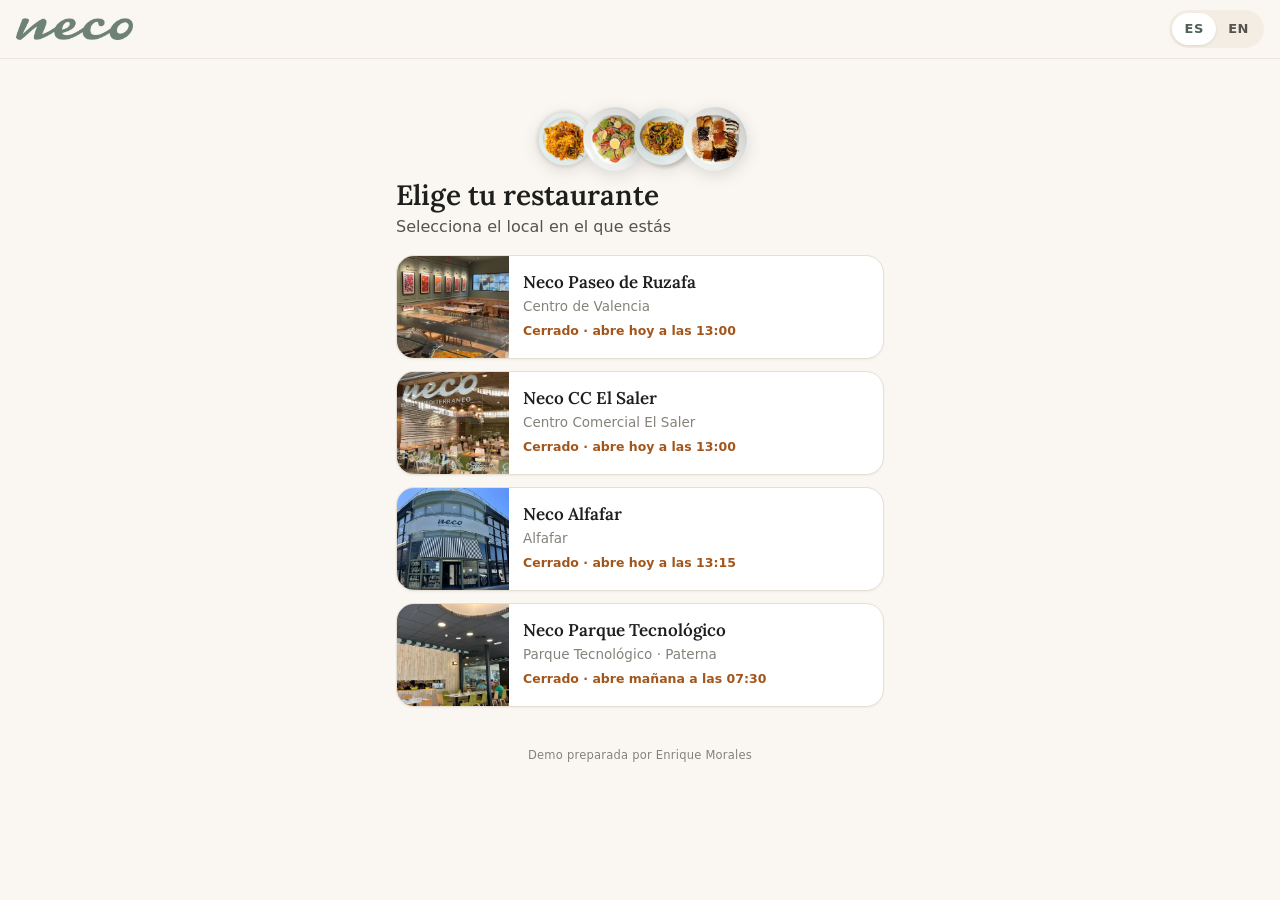
==== index.html @ 8386b511 "Demo de reseñas NFC/QR para Neco Buffet Página de destino por local y mesa, dashboard de reseñas, mo" ====
<!doctype html>
<html lang="es">
<head>
  <meta charset="utf-8">
  <meta name="viewport" content="width=device-width, initial-scale=1, viewport-fit=cover">
  <meta name="robots" content="noindex, nofollow">
  <meta name="color-scheme" content="light">
  <meta name="theme-color" content="#FAF7F2">
  <title>Neco Buffet · Tu opinión cuenta</title>
  <link rel="icon" type="image/png" href="img/favicon.png">
  <link rel="apple-touch-icon" href="img/apple-touch-icon.png">
  <link rel="preconnect" href="https://fonts.googleapis.com">
  <link rel="preconnect" href="https://fonts.gstatic.com" crossorigin>
  <link rel="stylesheet" href="https://fonts.googleapis.com/css2?family=Lora:ital,wght@0,500;0,600;1,500&display=swap">
  <link rel="stylesheet" href="css/estilos.css?v=8">
</head>
<body>
  <header class="barra">
    <a class="barra-logo" href="./" aria-label="Neco Buffet">
      <img src="img/logo-neco.png" alt="Neco Buffet" width="94" height="18">
    </a>
    <div class="idioma" role="group" aria-label="Idioma / Language">
      <button type="button" data-lang="es" aria-pressed="true">ES</button>
      <button type="button" data-lang="en" aria-pressed="false">EN</button>
    </div>
  </header>

  <main id="app" class="contenido"></main>

  <footer class="pie">
    <a id="cambiar-local" href="./"></a>
    <p id="pie-texto"></p>
  </footer>

  <script src="config.js?v=8"></script>
  <script src="js/i18n.js?v=8"></script>
  <script src="js/comun.js?v=8"></script>
  <script src="js/app.js?v=8"></script>
</body>
</html>
---- css/estilos.css ----
/* Neco Buffet · página de destino (mobile-first) */
:root {
  --verde: #6E8273;
  --verde-osc: #4F6154;
  --verde-claro: #E7EDE8;
  --crema: #FAF7F2;
  --crema-2: #F3EDE3;
  --papel: #FFFFFF;
  --tinta: #1E1E1C;
  --tinta-2: #55534E;
  --tinta-3: #85827B;
  --borde: #E6DFD3;
  --terracota: #C8623E;
  --terracota-claro: #FBEDE6;
  --oro: #F2B01E;
  --ok: #2E7D4F;
  --aviso: #A3561B;
  --aviso-fondo: #FDF1E3;
  --radio: 18px;
  --sombra: 0 1px 2px rgba(40, 30, 10, .06), 0 8px 24px rgba(40, 30, 10, .08);
  --serif: "Lora", Georgia, "Times New Roman", serif;
  --sans: system-ui, -apple-system, "Segoe UI", Roboto, "Helvetica Neue", Arial, sans-serif;
}

* { box-sizing: border-box; }
html { -webkit-text-size-adjust: 100%; }
body {
  margin: 0;
  background: var(--crema);
  color: var(--tinta);
  font: 16px/1.5 var(--sans);
  -webkit-font-smoothing: antialiased;
}
img { display: block; max-width: 100%; }
a { color: inherit; }
button, input, select, textarea { font: inherit; color: inherit; }
[hidden] { display: none !important; }

/* ---------- barra superior ---------- */
.barra {
  position: sticky; top: 0; z-index: 10;
  display: flex; align-items: center; justify-content: space-between;
  padding: 10px 16px; padding-top: max(10px, env(safe-area-inset-top));
  background: rgba(250, 247, 242, .92);
  backdrop-filter: saturate(1.4) blur(10px);
  -webkit-backdrop-filter: saturate(1.4) blur(10px);
  border-bottom: 1px solid rgba(230, 223, 211, .7);
}
.barra-logo img { height: 22px; width: auto; }
.idioma { display: flex; background: var(--crema-2); border-radius: 999px; padding: 3px; }
.idioma button {
  border: 0; background: none; padding: 6px 12px; border-radius: 999px;
  font-size: 13px; font-weight: 600; letter-spacing: .04em; color: var(--tinta-2); cursor: pointer;
  min-width: 44px; min-height: 32px;
}
.idioma button[aria-pressed="true"] { background: var(--papel); color: var(--verde-osc); box-shadow: 0 1px 3px rgba(0,0,0,.1); }

.contenido { max-width: 520px; margin: 0 auto; padding: 14px 16px 8px; }

/* ---------- cabecera del local ---------- */
.hero {
  position: relative; overflow: hidden; border-radius: 22px;
  aspect-ratio: 16 / 11; background: var(--verde) center / cover no-repeat;
  color: #fff; box-shadow: var(--sombra);
}
.hero::after {
  content: ""; position: absolute; inset: 0;
  background: linear-gradient(180deg, rgba(20, 24, 20, 0) 30%, rgba(20, 24, 20, .78) 100%);
}
.hero-texto { position: absolute; left: 18px; right: 18px; bottom: 50px; z-index: 1; }
.hero-pre { font-size: 14px; opacity: .9; margin: 0; }
.hero h1 {
  font: 600 28px/1.15 var(--serif); margin: 2px 0 6px; letter-spacing: -.01em;
  text-shadow: 0 1px 12px rgba(0, 0, 0, .25);
}
.chips { display: flex; flex-wrap: wrap; gap: 6px; }
.chip {
  display: inline-flex; align-items: center; gap: 6px;
  padding: 4px 10px; border-radius: 999px; font-size: 13px; font-weight: 600;
  background: rgba(255, 255, 255, .18); backdrop-filter: blur(6px); -webkit-backdrop-filter: blur(6px);
  border: 1px solid rgba(255, 255, 255, .25);
}
.chip .punto { width: 8px; height: 8px; border-radius: 50%; background: #9BE3B0; box-shadow: 0 0 0 3px rgba(155, 227, 176, .25); }
.chip.cerrado .punto { background: #F3B59C; box-shadow: 0 0 0 3px rgba(243, 181, 156, .25); }

/* ---------- tarjeta principal: reseña ---------- */
.resena {
  position: relative; z-index: 2;
  margin: -36px 10px 0; padding: 20px 18px 18px;
  background: var(--papel); border-radius: var(--radio); box-shadow: var(--sombra);
  text-align: center;
}
.estrellas { display: flex; justify-content: center; gap: 4px; margin-bottom: 6px; }
.estrellas svg { width: 22px; height: 22px; fill: var(--oro); }
.resena h2 { font: 600 22px/1.2 var(--serif); margin: 0 0 6px; }
.resena p { margin: 0 0 16px; color: var(--tinta-2); font-size: 15px; }

.boton-google {
  display: flex; align-items: center; justify-content: center; gap: 12px;
  width: 100%; min-height: 64px; padding: 12px 18px;
  background: var(--verde-osc); color: #fff; text-decoration: none;
  border-radius: 16px; font-size: 18px; font-weight: 700; letter-spacing: .005em;
  box-shadow: 0 6px 16px rgba(79, 97, 84, .35), inset 0 -2px 0 rgba(0, 0, 0, .15);
  transition: transform .12s ease, box-shadow .12s ease;
  -webkit-tap-highlight-color: transparent;
}
.boton-google:active { transform: translateY(1px) scale(.99); box-shadow: 0 3px 10px rgba(79, 97, 84, .35); }
.boton-google .g {
  flex: none; width: 36px; height: 36px; border-radius: 50%; background: #fff;
  display: grid; place-items: center;
}
.boton-google .g svg { width: 20px; height: 20px; }
.resena .aviso-enlace { margin: 10px 0 0; font-size: 12.5px; color: var(--tinta-3); }

/* ---------- lista de accesos secundarios ---------- */
.accesos {
  margin: 18px 0 0; background: var(--papel); border-radius: var(--radio);
  box-shadow: 0 1px 2px rgba(40, 30, 10, .05); border: 1px solid var(--borde); overflow: hidden;
}
.acceso { border-top: 1px solid var(--borde); }
.acceso:first-child { border-top: 0; }
.acceso > summary, .acceso > a.fila {
  display: flex; align-items: center; gap: 14px;
  min-height: 72px; padding: 12px 16px; cursor: pointer; list-style: none;
  text-decoration: none; -webkit-tap-highlight-color: transparent;
}
.acceso > summary::-webkit-details-marker { display: none; }
.acceso > summary:active, .acceso > a.fila:active { background: var(--crema); }
.icono {
  flex: none; width: 44px; height: 44px; border-radius: 14px;
  display: grid; place-items: center; background: var(--verde-claro); color: var(--verde-osc);
}
.icono svg { width: 22px; height: 22px; fill: none; stroke: currentColor; stroke-width: 1.8; stroke-linecap: round; stroke-linejoin: round; }
.icono.terracota { background: var(--terracota-claro); color: var(--terracota); }
.fila-texto { flex: 1; min-width: 0; }
.fila-texto strong { display: block; font-size: 16px; font-weight: 650; line-height: 1.3; }
.fila-texto span { display: block; font-size: 13.5px; color: var(--tinta-3); line-height: 1.35; margin-top: 1px; }
.chevron { flex: none; width: 20px; height: 20px; color: var(--tinta-3); transition: transform .2s ease; }
.chevron svg { width: 20px; height: 20px; fill: none; stroke: currentColor; stroke-width: 2; stroke-linecap: round; stroke-linejoin: round; }
details[open] > summary .chevron { transform: rotate(90deg); }
.miniplatos { display: flex; flex: none; }
.miniplatos img {
  width: 38px; height: 38px; border-radius: 50%; object-fit: cover;
  border: 2px solid var(--papel); margin-left: -12px; background: var(--crema-2);
}
.miniplatos img:first-child { margin-left: 0; }

.panel-interior { padding: 2px 16px 18px; animation: aparecer .22s ease; }
@keyframes aparecer { from { opacity: 0; transform: translateY(-4px); } to { opacity: 1; transform: none; } }
.panel-interior > p { margin: 0 0 12px; color: var(--tinta-2); font-size: 15px; }
.nota-suave {
  display: flex; gap: 10px; align-items: flex-start;
  padding: 12px 14px; border-radius: 12px; background: var(--crema); color: var(--tinta-2); font-size: 14px;
}

/* ---------- formularios ---------- */
.campo { display: block; margin-bottom: 12px; }
.campo > span { display: block; font-size: 13.5px; font-weight: 600; color: var(--tinta-2); margin-bottom: 5px; }
.campo input, .campo select, .campo textarea {
  width: 100%; min-height: 48px; padding: 11px 13px;
  border: 1.5px solid var(--borde); border-radius: 12px; background: var(--papel);
  font-size: 16px; /* evita el zoom automático en iOS */
  appearance: none; -webkit-appearance: none;
}
.campo select {
  background-image: url("data:image/svg+xml,%3Csvg xmlns='http://www.w3.org/2000/svg' width='12' height='8' viewBox='0 0 12 8'%3E%3Cpath d='M1 1.5l5 5 5-5' fill='none' stroke='%2385827B' stroke-width='2' stroke-linecap='round'/%3E%3C/svg%3E");
  background-repeat: no-repeat; background-position: right 14px center; padding-right: 38px;
}
.campo textarea { min-height: 104px; resize: vertical; }
.campo input:focus, .campo select:focus, .campo textarea:focus, .paso button:focus-visible {
  outline: none; border-color: var(--verde); box-shadow: 0 0 0 3px rgba(110, 130, 115, .22);
}
.dos { display: grid; grid-template-columns: 1fr 1fr; gap: 10px; }

.segmentado { display: flex; background: var(--crema-2); border-radius: 12px; padding: 4px; gap: 4px; }
.segmentado button {
  flex: 1; min-height: 42px; border: 0; border-radius: 9px; background: none;
  font-weight: 600; color: var(--tinta-2); cursor: pointer;
}
.segmentado button[aria-pressed="true"] { background: var(--papel); color: var(--verde-osc); box-shadow: 0 1px 3px rgba(0,0,0,.1); }

.contadores { border: 1.5px solid var(--borde); border-radius: 14px; margin-bottom: 12px; }
.contador { display: flex; align-items: center; gap: 10px; padding: 10px 12px; border-top: 1px solid var(--borde); }
.contador:first-child { border-top: 0; }
.contador > span { flex: 1; font-size: 15px; font-weight: 600; }
.contador small { display: block; font-weight: 400; color: var(--tinta-3); font-size: 13px; }
.paso { display: flex; align-items: center; gap: 4px; }
.paso button {
  width: 40px; height: 40px; border-radius: 50%; border: 1.5px solid var(--borde);
  background: var(--papel); font-size: 20px; line-height: 1; color: var(--verde-osc); cursor: pointer;
}
.paso button:disabled { opacity: .35; cursor: default; }
.paso output { min-width: 34px; text-align: center; font-weight: 700; font-size: 17px; font-variant-numeric: tabular-nums; }

.boton {
  display: flex; align-items: center; justify-content: center; gap: 8px;
  width: 100%; min-height: 54px; padding: 12px 18px; border: 0; border-radius: 14px;
  background: var(--verde-osc); color: #fff; font-size: 16.5px; font-weight: 700; cursor: pointer;
  text-decoration: none;
}
.boton:disabled { background: #B9BFB7; cursor: not-allowed; }
.boton.secundario { background: var(--crema-2); color: var(--tinta); }
.boton.terracota { background: var(--terracota); }
.boton.wa { background: #128C7E; }
.boton svg { width: 22px; height: 22px; fill: currentColor; flex: none; }
.pista { margin: 8px 0 0; font-size: 12.5px; color: var(--tinta-3); text-align: center; }
.reabrir { margin: 12px auto 0; max-width: 300px; }
.burbuja-cont { padding: 14px; background: #ECE5DD; }
.burbuja {
  position: relative; max-width: 92%; margin-left: auto; padding: 8px 10px 18px; border-radius: 10px 0 10px 10px;
  background: #D9FDD3; color: #111B21; font-size: 14px; line-height: 1.4; white-space: pre-wrap; overflow-wrap: anywhere;
  box-shadow: 0 1px .5px rgba(11, 20, 26, .13);
}
.burbuja time { position: absolute; right: 8px; bottom: 3px; font-size: 11px; color: #667781; }

/* ---------- presupuesto ---------- */
.presupuesto {
  margin: 4px 0 12px; padding: 16px; border-radius: 14px;
  background: linear-gradient(180deg, #FFF8EF, #FBEFE2); border: 1px solid #F0DCC4;
}
.presupuesto h3 { margin: 0 0 8px; font: 600 17px/1.3 var(--serif); }
.presupuesto .tarifa { font-size: 13.5px; color: var(--aviso); font-weight: 600; margin: 0 0 8px; }
.linea { display: flex; justify-content: space-between; gap: 10px; font-size: 14.5px; padding: 4px 0; font-variant-numeric: tabular-nums; }
.linea span:first-child { color: var(--tinta-2); }
.total { display: flex; justify-content: space-between; align-items: baseline; border-top: 1px dashed #E2C9AC; margin-top: 8px; padding-top: 10px; }
.total span { font-weight: 600; }
.total strong { font-size: 26px; font-weight: 750; color: var(--tinta); }
.presupuesto small { display: block; margin-top: 8px; font-size: 12.5px; color: var(--tinta-3); line-height: 1.4; }
.alerta {
  padding: 12px 14px; border-radius: 12px; font-size: 14px; margin-bottom: 12px;
  background: var(--aviso-fondo); color: var(--aviso); border: 1px solid #F3D9BC;
}
.alerta.info { background: var(--verde-claro); color: var(--verde-osc); border-color: #D2DDD4; }
.alerta button {
  display: inline-block; margin-top: 8px; border: 0; background: var(--verde-osc); color: #fff;
  border-radius: 999px; padding: 6px 14px; font-weight: 600; font-size: 13.5px; cursor: pointer;
}

/* ---------- confirmación + ficha demo ---------- */
.ok { text-align: center; padding: 6px 4px 14px; }
.ok .check {
  width: 54px; height: 54px; border-radius: 50%; margin: 0 auto 10px; display: grid; place-items: center;
  background: var(--verde-claro); color: var(--ok);
}
.ok .check svg { width: 28px; height: 28px; fill: none; stroke: currentColor; stroke-width: 2.4; stroke-linecap: round; stroke-linejoin: round; }
.ok h3 { margin: 0 0 4px; font: 600 20px/1.25 var(--serif); }
.ok p { margin: 0; color: var(--tinta-2); font-size: 15px; }
.ficha {
  margin-top: 6px; border: 1.5px dashed #C9C1B3; border-radius: 14px; background: #FDFCFA; overflow: hidden;
}
.ficha-cab {
  padding: 8px 14px; background: repeating-linear-gradient(135deg, #F6F1E8 0 8px, #F1EBDF 8px 16px);
  font-size: 11.5px; font-weight: 700; letter-spacing: .06em; text-transform: uppercase; color: var(--tinta-3);
}
.ficha-cuerpo { padding: 12px 14px 14px; }
.ficha-titulo { display: flex; align-items: center; gap: 8px; font-weight: 700; margin-bottom: 8px; }
.ficha-titulo .etq { font-size: 11px; font-weight: 700; padding: 2px 8px; border-radius: 999px; background: var(--terracota-claro); color: var(--terracota); }
.ficha dl { margin: 0; display: grid; grid-template-columns: auto 1fr; gap: 5px 12px; font-size: 14px; }
.ficha dt { color: var(--tinta-3); }
.ficha dd { margin: 0; font-weight: 550; overflow-wrap: anywhere; }
.ficha .mensaje { margin-top: 10px; padding: 10px 12px; background: var(--crema); border-radius: 10px; font-size: 14px; white-space: pre-wrap; }

/* ---------- horario ---------- */
.horario { width: 100%; border-collapse: collapse; font-size: 14.5px; margin-bottom: 10px; }
.horario td { padding: 7px 0; border-top: 1px solid var(--borde); vertical-align: top; }
.horario tr:first-child td { border-top: 0; }
.horario td:last-child { text-align: right; font-variant-numeric: tabular-nums; color: var(--tinta-2); }
.horario tr.hoy td { font-weight: 700; color: var(--tinta); }
.horario tr.hoy td:first-child::after { content: " ●"; color: var(--verde); font-size: 10px; vertical-align: 2px; }
.direccion { display: flex; gap: 10px; align-items: center; margin: 12px 0; font-size: 14.5px; color: var(--tinta-2); }

/* ---------- redes ---------- */
.redes { margin: 22px 0 6px; text-align: center; }
.redes h2 { font: 500 italic 17px/1.3 var(--serif); color: var(--tinta-2); margin: 0 0 10px; }
.redes-lista { display: flex; justify-content: center; gap: 12px; }
.redes a {
  width: 52px; height: 52px; border-radius: 50%; display: grid; place-items: center;
  background: var(--papel); border: 1px solid var(--borde); color: var(--verde-osc);
}
.redes svg { width: 22px; height: 22px; fill: currentColor; }

/* ---------- selector de local ---------- */
.selector h1 { font: 600 28px/1.2 var(--serif); margin: 8px 0 2px; }
.selector > p { margin: 0 0 16px; color: var(--tinta-2); }
.tarjetas { display: grid; gap: 12px; }
.tarjeta {
  display: grid; grid-template-columns: 112px 1fr; gap: 0; text-decoration: none;
  background: var(--papel); border-radius: var(--radio); overflow: hidden; border: 1px solid var(--borde);
  box-shadow: 0 1px 2px rgba(40, 30, 10, .05); min-height: 104px;
}
.tarjeta img { width: 100%; height: 100%; object-fit: cover; }
.tarjeta div { padding: 12px 14px; display: flex; flex-direction: column; justify-content: center; gap: 2px; }
.tarjeta strong { font: 600 17px/1.25 var(--serif); }
.tarjeta span { font-size: 13.5px; color: var(--tinta-3); }
.tarjeta em { font-style: normal; font-size: 12.5px; font-weight: 600; color: var(--ok); margin-top: 4px; }
.tarjeta em.cerrado { color: var(--aviso); }
.platos-deco { display: flex; justify-content: center; gap: 0; margin: 24px 0 4px; }
.platos-deco img { width: 64px; height: 64px; margin-left: -14px; filter: drop-shadow(0 4px 8px rgba(0,0,0,.12)); }
.platos-deco img:first-child { margin-left: 0; }

/* ---------- pie ---------- */
.pie { max-width: 520px; margin: 0 auto; padding: 18px 16px calc(28px + env(safe-area-inset-bottom)); text-align: center; }
.pie a { font-size: 14px; color: var(--verde-osc); font-weight: 600; text-decoration: none; }
.pie p { margin: 14px 0 0; font-size: 11.5px; color: var(--tinta-3); letter-spacing: .02em; }

@media (min-width: 600px) {
  .contenido { padding-top: 24px; }
  .hero h1 { font-size: 32px; }
}
@media (prefers-reduced-motion: reduce) {
  * { animation: none !important; transition: none !important; }
}
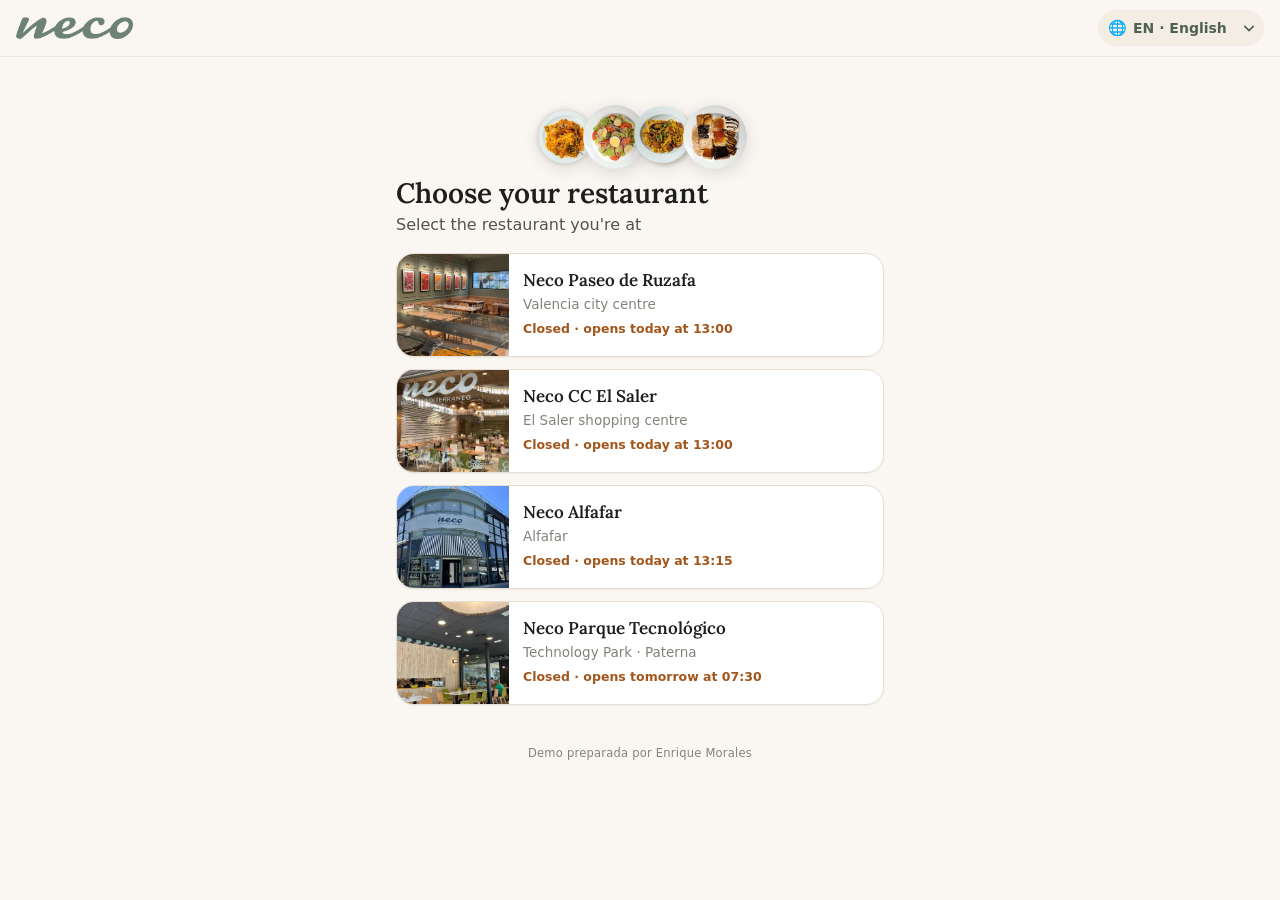
==== commit 366657de: "Seis idiomas, kit de impresión completo y ajustes del expositor - Página del cliente y carta de alér" ====
--- a/index.html
+++ b/index.html
@@ -12,17 +12,14 @@
   <link rel="preconnect" href="https://fonts.googleapis.com">
   <link rel="preconnect" href="https://fonts.gstatic.com" crossorigin>
   <link rel="stylesheet" href="https://fonts.googleapis.com/css2?family=Lora:ital,wght@0,500;0,600;1,500&display=swap">
-  <link rel="stylesheet" href="css/estilos.css?v=8">
+  <link rel="stylesheet" href="css/estilos.css?v=15">
 </head>
 <body>
   <header class="barra">
     <a class="barra-logo" href="./" aria-label="Neco Buffet">
       <img src="img/logo-neco.png" alt="Neco Buffet" width="94" height="18">
     </a>
-    <div class="idioma" role="group" aria-label="Idioma / Language">
-      <button type="button" data-lang="es" aria-pressed="true">ES</button>
-      <button type="button" data-lang="en" aria-pressed="false">EN</button>
-    </div>
+    <label class="idioma-sel"><span class="sr">Idioma / Language</span><span aria-hidden="true">🌐</span><select id="idioma"></select></label>
   </header>
 
   <main id="app" class="contenido"></main>
@@ -32,9 +29,9 @@
     <p id="pie-texto"></p>
   </footer>
 
-  <script src="config.js?v=8"></script>
-  <script src="js/i18n.js?v=8"></script>
-  <script src="js/comun.js?v=8"></script>
-  <script src="js/app.js?v=8"></script>
+  <script src="config.js?v=15"></script>
+  <script src="js/i18n.js?v=15"></script>
+  <script src="js/comun.js?v=15"></script>
+  <script src="js/app.js?v=15"></script>
 </body>
 </html>
--- a/css/estilos.css
+++ b/css/estilos.css
@@ -47,6 +47,14 @@
   border-bottom: 1px solid rgba(230, 223, 211, .7);
 }
 .barra-logo img { height: 22px; width: auto; }
+.sr { position: absolute; width: 1px; height: 1px; overflow: hidden; clip: rect(0 0 0 0); white-space: nowrap; }
+.idioma-sel { display: inline-flex; align-items: center; gap: 4px; padding-left: 10px; border-radius: 999px; background: var(--crema-2); font-size: 15px; }
+.idioma-sel select {
+  min-height: 36px; padding: 6px 28px 6px 2px; border: 0; background: transparent; font-size: 14px; font-weight: 700; color: var(--verde-osc);
+  appearance: none; -webkit-appearance: none; cursor: pointer; max-width: 150px;
+  background-image: url("data:image/svg+xml,%3Csvg xmlns='http://www.w3.org/2000/svg' width='10' height='7' viewBox='0 0 12 8'%3E%3Cpath d='M1 1.5l5 5 5-5' fill='none' stroke='%234F6154' stroke-width='2' stroke-linecap='round'/%3E%3C/svg%3E");
+  background-repeat: no-repeat; background-position: right 10px center;
+}
 .idioma { display: flex; background: var(--crema-2); border-radius: 999px; padding: 3px; }
 .idioma button {
   border: 0; background: none; padding: 6px 12px; border-radius: 999px;
@@ -111,6 +119,27 @@
 }
 .boton-google .g svg { width: 20px; height: 20px; }
 .resena .aviso-enlace { margin: 10px 0 0; font-size: 12.5px; color: var(--tinta-3); }
+
+/* ---------- tu visita ---------- */
+.visita { display: grid; grid-template-columns: 1fr 1fr; gap: 8px; margin: 14px 0 0; }
+.v-tile {
+  display: flex; flex-direction: column; align-items: flex-start; gap: 2px; min-height: 84px; padding: 11px 12px;
+  border-radius: 16px; border: 1px solid var(--borde); background: var(--papel); text-align: left; cursor: pointer;
+  -webkit-tap-highlight-color: transparent;
+}
+.v-tile:active { background: var(--crema-2); }
+.v-et { font-size: 12.5px; font-weight: 700; color: var(--tinta-3); letter-spacing: .01em; }
+.v-val { font-size: 21px; font-weight: 750; line-height: 1.15; color: var(--tinta); margin-top: 2px; }
+.v-val small { font-size: 13px; font-weight: 600; color: var(--tinta-2); }
+.v-txt .v-val { font-size: 15px; font-weight: 700; line-height: 1.3; }
+.v-sub { font-size: 12.5px; color: var(--tinta-3); line-height: 1.3; }
+.info-filas { list-style: none; margin: 14px 0 0; padding: 0; display: grid; gap: 10px; }
+.info-filas li { display: flex; gap: 10px; align-items: flex-start; font-size: 14.5px; color: var(--tinta-2); line-height: 1.4; }
+.info-filas li > span:first-child { flex: none; width: 22px; text-align: center; font-size: 16px; }
+.info-filas b { color: var(--tinta); font-weight: 650; }
+.sub-h { margin: 18px 0 0; font: 600 16px/1.3 var(--serif); }
+.tag-hoy { display: inline-block; margin-left: 4px; padding: 1px 7px; border-radius: 999px; background: var(--verde-claro); color: var(--verde-osc); font-size: 11.5px; font-weight: 700; vertical-align: 1px; }
+.precios td:last-child { color: var(--tinta); }
 
 /* ---------- lista de accesos secundarios ---------- */
 .accesos {
@@ -203,6 +232,12 @@
 .boton.terracota { background: var(--terracota); }
 .boton.wa { background: #128C7E; }
 .boton svg { width: 22px; height: 22px; fill: currentColor; flex: none; }
+.cats { display: flex; flex-wrap: wrap; gap: 6px; }
+.cats button {
+  min-height: 36px; padding: 6px 12px; border-radius: 999px; border: 1.5px solid var(--borde);
+  background: var(--papel); font-size: 14px; font-weight: 600; color: var(--tinta-2); cursor: pointer;
+}
+.cats button[aria-pressed="true"] { background: var(--terracota-claro); border-color: var(--terracota); color: var(--terracota); }
 .pista { margin: 8px 0 0; font-size: 12.5px; color: var(--tinta-3); text-align: center; }
 .reabrir { margin: 12px auto 0; max-width: 300px; }
 .burbuja-cont { padding: 14px; background: #ECE5DD; }
